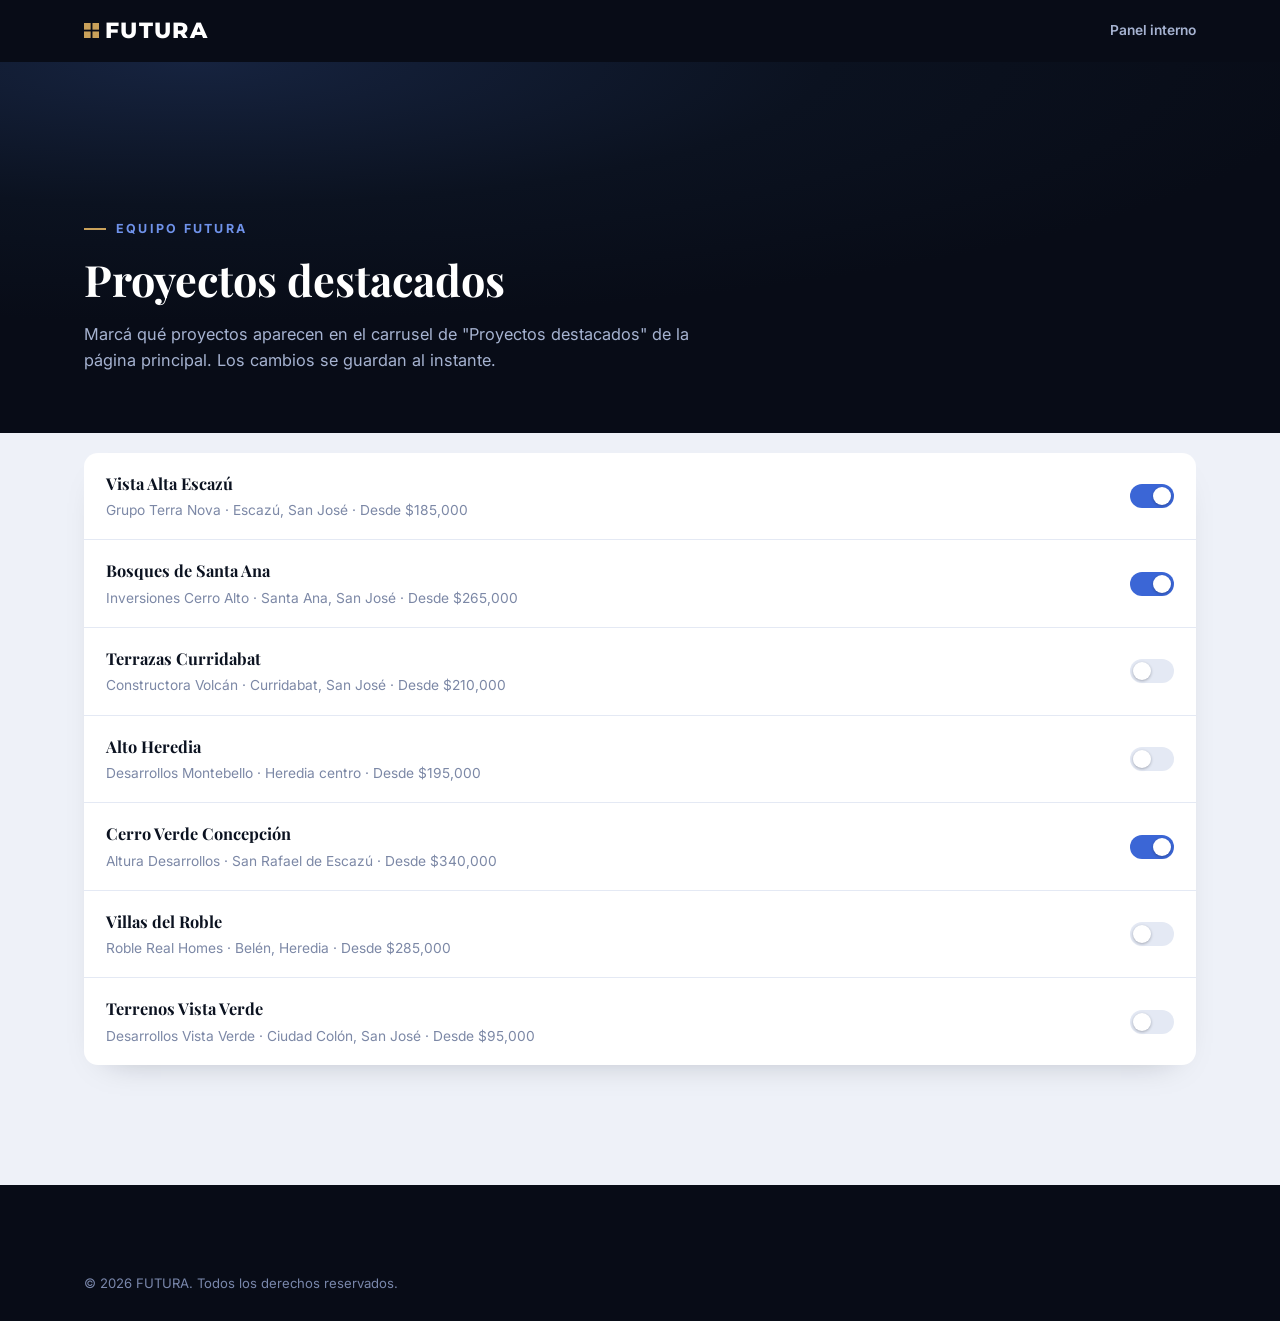
==== admin.html @ 7aca7967 "Add a featured-projects carousel to the homepage and an admin toggle page Mirrors echeverriabatalla/" ====
<!doctype html>
<html lang="es">
<head>
  <meta charset="UTF-8" />
  <meta name="viewport" content="width=device-width, initial-scale=1.0" />
  <meta name="robots" content="noindex, nofollow" />
  <title>Panel interno — Destacados — FUTURA</title>
  <meta name="description" content="Página interna del equipo FUTURA para marcar qué proyectos aparecen en el carrusel de destacados." />

  <link rel="icon" type="image/svg+xml" href="data:image/svg+xml,%3Csvg xmlns='http://www.w3.org/2000/svg' viewBox='0 0 120 120'%3E%3Crect width='120' height='120' rx='24' fill='%230b1220'/%3E%3Cpolyline points='18,92 60,28 102,92' fill='none' stroke='%23ffffff' stroke-width='14' stroke-linecap='round' stroke-linejoin='round'/%3E%3Crect x='51' y='58' width='8' height='8' fill='%23c9a15a'/%3E%3Crect x='61' y='58' width='8' height='8' fill='%23c9a15a'/%3E%3Crect x='51' y='68' width='8' height='8' fill='%23c9a15a'/%3E%3Crect x='61' y='68' width='8' height='8' fill='%23c9a15a'/%3E%3C/svg%3E" />

  <link rel="preconnect" href="https://fonts.googleapis.com" />
  <link rel="preconnect" href="https://fonts.gstatic.com" crossorigin />
  <link href="https://fonts.googleapis.com/css2?family=Inter:wght@400;500;600;700&family=Montserrat:wght@700;800&family=Playfair+Display:ital,wght@0,600;0,700;1,600&display=swap" rel="stylesheet" />

  <link rel="stylesheet" href="css/styles.css" />
</head>
<body>

  <header class="dev-header" id="admin-header">
    <div class="wrap dev-header-inner">
      <a href="index.html#inicio" class="logo logo--nav logo--onDark" aria-label="FUTURA — inicio">
        <svg class="logo-mark" viewBox="0 0 100 100" aria-hidden="true">
          <rect x="0" y="0" width="44" height="44" fill="currentColor" />
          <rect x="56" y="0" width="44" height="44" fill="currentColor" />
          <rect x="0" y="56" width="44" height="44" fill="currentColor" />
          <rect x="56" y="56" width="44" height="44" fill="currentColor" />
        </svg>
        FUTURA
      </a>
      <div class="dev-header-actions">
        <span class="account-link">Panel interno</span>
      </div>
    </div>
  </header>

  <main>
    <section class="results-hero">
      <div class="wrap">
        <span class="eyebrow">Equipo FUTURA</span>
        <h1>Proyectos destacados</h1>
        <p class="results-hero-lead">
          Marcá qué proyectos aparecen en el carrusel de "Proyectos destacados" de la página principal. Los cambios
          se guardan al instante.
        </p>
      </div>
    </section>

    <section class="results-list-section">
      <div class="wrap">
        <div class="admin-list" id="admin-list"></div>
      </div>
    </section>
  </main>

  <footer class="site-footer" id="contacto">
    <div class="wrap">
      <div class="footer-bottom">
        <span>© 2026 FUTURA. Todos los derechos reservados.</span>
      </div>
    </div>
  </footer>

  <script src="js/projects-data.js"></script>
  <script src="js/featured-mock.js"></script>
  <script src="js/admin.js"></script>
</body>
</html>
---- css/styles.css ----
/* ==========================================================================
   FUTURA — Landing Page
   Paleta extraída del pitch deck: azul marino, azul eléctrico, dorado.
   ========================================================================== */

:root {
  --navy-950: #080c17;
  --navy-900: #0b1220;
  --navy-800: #121b30;
  --navy-700: #16233f;
  --navy-600: #1f3358;

  --blue-600: #3b66d6;
  --blue-500: #4c74e0;
  --blue-400: #6f92ea;

  --gold-500: #c9a15a;
  --gold-400: #d8b878;

  --bg-light: #eef1f8;
  --bg-light-alt: #e4e9f4;
  --white: #ffffff;

  --text-dark: #0b1220;
  --text-muted-onlight: #5b6b8c;
  --text-onLight-soft: #7c88a6;
  --text-muted-ondark: #a6b3d1;
  --text-faint-ondark: #7987ab;

  --font-serif: "Playfair Display", Georgia, serif;
  --font-sans: "Inter", -apple-system, BlinkMacSystemFont, "Segoe UI", sans-serif;
  --font-wordmark: "Montserrat", var(--font-sans);

  --container: 1160px;
  --radius: 14px;
}

* {
  margin: 0;
  padding: 0;
  box-sizing: border-box;
}

html {
  scroll-behavior: smooth;
}

body {
  font-family: var(--font-sans);
  background: var(--bg-light);
  color: var(--text-dark);
  line-height: 1.55;
  -webkit-font-smoothing: antialiased;
}

img, svg {
  display: block;
  max-width: 100%;
}

a {
  color: inherit;
  text-decoration: none;
}

.wrap {
  width: 100%;
  max-width: var(--container);
  margin: 0 auto;
  padding: 0 24px;
}

.eyebrow {
  display: inline-flex;
  align-items: center;
  gap: 10px;
  font-size: 0.78rem;
  font-weight: 700;
  letter-spacing: 0.18em;
  text-transform: uppercase;
  color: var(--blue-400);
}

.eyebrow::before {
  content: "";
  width: 22px;
  height: 2px;
  background: var(--gold-500);
  display: inline-block;
}

/* ---------- Logo ---------- */

.logo {
  display: inline-flex;
  align-items: center;
  gap: 0.28em;
  font-family: var(--font-wordmark);
  font-weight: 800;
  letter-spacing: 0.06em;
  line-height: 1;
  text-transform: uppercase;
  white-space: nowrap;
  color: var(--navy-900);
}

.logo-mark {
  flex-shrink: 0;
  width: 0.7em;
  height: 0.7em;
  color: var(--gold-500);
}

.logo--onDark {
  color: var(--white);
}

.logo--nav {
  font-size: 1.35rem;
}

.logo--hero {
  font-size: clamp(2.6rem, 8vw, 4.6rem);
}

.logo--footer {
  font-size: 1.5rem;
}

/* ---------- Header / Nav ---------- */

.site-header {
  position: fixed;
  top: 0;
  left: 0;
  right: 0;
  z-index: 100;
  padding: 20px 0;
  transition: background 0.35s ease, padding 0.35s ease, box-shadow 0.35s ease;
}

.site-header .wrap {
  display: flex;
  align-items: center;
  justify-content: space-between;
}

.site-header.is-scrolled {
  background: rgba(8, 12, 23, 0.85);
  backdrop-filter: blur(10px);
  -webkit-backdrop-filter: blur(10px);
  padding: 12px 0;
  box-shadow: 0 8px 30px rgba(4, 8, 20, 0.35);
}

.nav-links {
  display: flex;
  align-items: center;
  gap: 36px;
}

.nav-links a {
  font-size: 0.94rem;
  font-weight: 600;
  color: var(--text-muted-ondark);
  transition: color 0.2s ease;
}

.nav-links a:hover {
  color: var(--white);
}

.nav-cta {
  display: inline-flex;
  align-items: center;
  gap: 8px;
}

.btn {
  display: inline-flex;
  align-items: center;
  justify-content: center;
  gap: 8px;
  padding: 13px 26px;
  border-radius: 999px;
  font-weight: 700;
  font-size: 0.94rem;
  border: 1px solid transparent;
  cursor: pointer;
  transition: transform 0.2s ease, box-shadow 0.2s ease, background 0.2s ease, border-color 0.2s ease, color 0.2s ease;
  white-space: nowrap;
}

.btn-primary {
  background: linear-gradient(135deg, var(--blue-500), var(--blue-600));
  color: var(--white);
  box-shadow: 0 10px 30px -8px rgba(59, 102, 214, 0.65);
}

.btn-primary:hover {
  transform: translateY(-2px);
  box-shadow: 0 14px 34px -8px rgba(59, 102, 214, 0.8);
}

.btn-ghost {
  background: transparent;
  border-color: rgba(255, 255, 255, 0.25);
  color: var(--white);
  padding: 12px 24px;
}

.btn-ghost:hover {
  border-color: var(--gold-500);
  color: var(--gold-400);
}

.btn-sm {
  padding: 10px 20px;
  font-size: 0.86rem;
}

.menu-toggle {
  display: none;
  flex-direction: column;
  gap: 5px;
  background: none;
  border: none;
  cursor: pointer;
  padding: 6px;
}

.menu-toggle span {
  width: 24px;
  height: 2px;
  background: var(--white);
  border-radius: 2px;
}

/* ---------- Hero ---------- */

.hero {
  position: relative;
  min-height: 100vh;
  display: flex;
  align-items: center;
  background: radial-gradient(ellipse 90% 70% at 15% 0%, var(--navy-700) 0%, var(--navy-900) 55%, var(--navy-950) 100%);
  overflow: hidden;
  padding: 160px 0 100px;
}

.hero::before,
.hero::after {
  content: "";
  position: absolute;
  border-radius: 50%;
  filter: blur(90px);
  opacity: 0.35;
  pointer-events: none;
}

.hero::before {
  width: 520px;
  height: 520px;
  background: var(--blue-500);
  top: -160px;
  right: -120px;
}

.hero::after {
  width: 380px;
  height: 380px;
  background: var(--gold-500);
  bottom: -140px;
  left: 8%;
  opacity: 0.16;
}

.hero-inner {
  position: relative;
  z-index: 2;
  display: flex;
  flex-direction: column;
  align-items: flex-start;
  gap: 28px;
  max-width: 760px;
}

.hero-dots {
  display: flex;
  gap: 8px;
}

.hero-dots span {
  width: 9px;
  height: 9px;
  border-radius: 50%;
}

.hero-dots span:nth-child(1) { background: var(--blue-500); }
.hero-dots span:nth-child(2) { background: var(--gold-500); }
.hero-dots span:nth-child(3) { background: var(--navy-600); border: 1px solid rgba(255,255,255,0.25); }

.hero h1 {
  font-family: var(--font-serif);
  font-weight: 700;
  font-size: clamp(1.7rem, 3.8vw, 2.7rem);
  line-height: 1.2;
  color: var(--white);
}

.hero h1 em {
  font-style: italic;
  color: var(--gold-400);
}

.hero p.lead {
  font-size: clamp(1.05rem, 2vw, 1.2rem);
  color: var(--text-muted-ondark);
  max-width: 580px;
}

.hero-actions {
  display: flex;
  align-items: center;
  gap: 16px;
  flex-wrap: wrap;
  margin-top: 6px;
}

.scroll-cue {
  position: absolute;
  bottom: 36px;
  left: 24px;
  display: flex;
  align-items: center;
  gap: 10px;
  color: var(--text-faint-ondark);
  font-size: 0.78rem;
  letter-spacing: 0.1em;
  text-transform: uppercase;
  z-index: 2;
}

.scroll-cue .line {
  width: 1px;
  height: 34px;
  background: linear-gradient(var(--gold-500), transparent);
  animation: pulse-line 2.2s ease-in-out infinite;
}

@keyframes pulse-line {
  0%, 100% { opacity: 0.3; }
  50% { opacity: 1; }
}

/* ---------- Section shared ---------- */

section {
  position: relative;
}

.section-head {
  max-width: 640px;
  margin-bottom: 56px;
}

.section-head h2 {
  font-family: var(--font-serif);
  font-weight: 700;
  font-size: clamp(1.8rem, 4vw, 2.6rem);
  margin-top: 14px;
  line-height: 1.2;
}

.section-head p {
  margin-top: 16px;
  font-size: 1.05rem;
  color: var(--text-muted-onlight);
}

.section-head.onDark h2 {
  color: var(--white);
}

.section-head.onDark p {
  color: var(--text-muted-ondark);
}

/* ---------- Proyectos destacados ---------- */

.featured {
  background: var(--white);
  padding: 70px 0 90px;
}

.featured-head {
  max-width: none;
  display: flex;
  align-items: flex-end;
  justify-content: space-between;
  gap: 20px;
  margin-bottom: 30px;
}

.featured-head h2 {
  margin-bottom: 0;
}

.featured-arrows {
  display: flex;
  gap: 10px;
  flex-shrink: 0;
}

.featured-arrow {
  width: 42px;
  height: 42px;
  border-radius: 50%;
  border: 1.5px solid var(--bg-light-alt);
  background: var(--white);
  color: var(--navy-900);
  font-size: 1.1rem;
  cursor: pointer;
  transition: border-color 0.2s ease, color 0.2s ease, transform 0.2s ease;
}

.featured-arrow:hover {
  border-color: var(--blue-500);
  color: var(--blue-600);
  transform: translateY(-1px);
}

.featured-track {
  display: flex;
  gap: 20px;
  overflow-x: auto;
  scroll-snap-type: x proximity;
  padding-bottom: 10px;
  scrollbar-width: thin;
}

.featured-track:focus-visible {
  outline: 2px solid var(--blue-500);
  outline-offset: 4px;
}

.featured-card {
  scroll-snap-align: start;
  flex: 0 0 280px;
  display: block;
  text-decoration: none;
  color: inherit;
  background: var(--white);
  border-radius: var(--radius);
  overflow: hidden;
  box-shadow: 0 14px 34px -24px rgba(11, 18, 32, 0.35);
  transition: transform 0.2s ease, box-shadow 0.2s ease;
}

.featured-card:hover {
  transform: translateY(-4px);
  box-shadow: 0 20px 40px -20px rgba(11, 18, 32, 0.4);
}

.featured-card-visual {
  position: relative;
  height: 160px;
}

.featured-card-visual--0 { background: linear-gradient(135deg, var(--navy-900), var(--blue-600)); }
.featured-card-visual--1 { background: linear-gradient(135deg, var(--navy-700), var(--gold-500)); }
.featured-card-visual--2 { background: linear-gradient(135deg, var(--navy-900), #2fa88f); }
.featured-card-visual--3 { background: linear-gradient(135deg, var(--navy-900), #8f3bd6); }

.featured-card-skyline {
  width: 100%;
  height: 100%;
}

.featured-card-skyline rect {
  fill: rgba(255, 255, 255, 0.16);
}

.featured-card-window {
  fill: var(--gold-500) !important;
}

.featured-card-badge {
  position: absolute;
  top: 12px;
  left: 12px;
  padding: 5px 10px;
  border-radius: 999px;
  background: rgba(11, 18, 32, 0.55);
  color: var(--white);
  font-size: 0.72rem;
  font-weight: 700;
  text-transform: uppercase;
  letter-spacing: 0.04em;
}

.featured-card-body {
  padding: 16px 18px 20px;
}

.featured-card-body h3 {
  font-family: var(--font-serif);
  font-size: 1.05rem;
  margin: 0 0 4px;
  color: var(--text-dark);
}

.featured-card-developer {
  font-size: 0.82rem;
  color: var(--text-onLight-soft);
  margin: 0 0 8px;
}

.featured-card-price {
  font-weight: 700;
  color: var(--blue-600);
  margin: 0;
}

@media (max-width: 640px) {
  .featured-head {
    flex-direction: column;
    align-items: flex-start;
  }
}

/* ---------- Switch (toggle) ---------- */

.switch {
  position: relative;
  display: inline-flex;
  align-items: center;
  flex-shrink: 0;
  cursor: pointer;
}

.switch input {
  position: absolute;
  inset: 0;
  opacity: 0;
  margin: 0;
  cursor: pointer;
}

.switch-track {
  width: 44px;
  height: 24px;
  border-radius: 999px;
  background: var(--bg-light-alt);
  display: inline-flex;
  align-items: center;
  padding: 3px;
  transition: background 0.2s ease;
}

.switch-thumb {
  width: 18px;
  height: 18px;
  border-radius: 50%;
  background: var(--white);
  box-shadow: 0 1px 3px rgba(11, 18, 32, 0.3);
  transition: transform 0.2s ease;
}

.switch input:checked + .switch-track {
  background: var(--blue-600);
}

.switch input:checked + .switch-track .switch-thumb {
  transform: translateX(20px);
}

.switch input:focus-visible + .switch-track {
  outline: 2px solid var(--blue-500);
  outline-offset: 2px;
}

/* ---------- Admin: destacados ---------- */

.admin-list {
  display: flex;
  flex-direction: column;
  background: var(--white);
  border-radius: var(--radius);
  box-shadow: 0 14px 34px -24px rgba(11, 18, 32, 0.35);
  overflow: hidden;
}

.admin-row {
  display: flex;
  align-items: center;
  justify-content: space-between;
  gap: 20px;
  padding: 18px 22px;
  border-bottom: 1px solid var(--bg-light-alt);
}

.admin-row:last-child {
  border-bottom: none;
}

.admin-row-info h3 {
  font-family: var(--font-serif);
  font-size: 1.02rem;
  margin: 0 0 4px;
  color: var(--text-dark);
}

.admin-row-info p {
  font-size: 0.86rem;
  color: var(--text-onLight-soft);
  margin: 0;
}

/* ---------- Viaje del usuario ---------- */

.journey {
  background: var(--bg-light);
  padding: 120px 0;
}

.journey-steps {
  display: grid;
  grid-template-columns: repeat(5, 1fr);
  gap: 20px;
  counter-reset: step;
}

.step-card {
  position: relative;
  background: var(--navy-900);
  border-radius: var(--radius);
  padding: 30px 22px 26px;
  min-height: 250px;
  display: flex;
  flex-direction: column;
  gap: 14px;
  transition: opacity 0.6s ease, transform 0.6s ease, box-shadow 0.3s ease;
  box-shadow: 0 18px 40px -22px rgba(11, 18, 32, 0.5);
}

/* Cards are visible by default; JS opts into the reveal animation so
   content still shows if JS fails to run. */
.js-reveal .step-card {
  opacity: 0;
  transform: translateY(24px);
}

.js-reveal .step-card.is-visible {
  opacity: 1;
  transform: translateY(0);
}

.step-card:hover {
  box-shadow: 0 24px 50px -18px rgba(59, 102, 214, 0.45);
}

.step-connector {
  display: flex;
  align-items: center;
  margin-bottom: 22px;
  gap: 8px;
}

.step-num {
  width: 46px;
  height: 46px;
  min-width: 46px;
  border-radius: 50%;
  background: linear-gradient(135deg, var(--blue-500), var(--blue-600));
  color: var(--white);
  display: flex;
  align-items: center;
  justify-content: center;
  font-family: var(--font-serif);
  font-weight: 700;
  font-size: 1.15rem;
  box-shadow: 0 8px 20px -6px rgba(59, 102, 214, 0.7);
}

.step-line {
  flex: 1;
  height: 2px;
  background: linear-gradient(90deg, var(--blue-500), rgba(59, 102, 214, 0.08));
}

.step-card h3 {
  font-size: 1.08rem;
  font-weight: 700;
  color: var(--white);
}

.step-card p {
  font-size: 0.92rem;
  color: var(--text-muted-ondark);
}

.step-tag {
  margin-top: auto;
  font-size: 0.72rem;
  letter-spacing: 0.08em;
  text-transform: uppercase;
  color: var(--gold-400);
  font-weight: 700;
}

/* ---------- Footer ---------- */

.site-footer {
  background: var(--navy-950);
  padding: 64px 0 28px;
  color: var(--text-muted-ondark);
}

.footer-top {
  display: flex;
  justify-content: space-between;
  align-items: flex-start;
  gap: 40px;
  flex-wrap: wrap;
  padding-bottom: 40px;
  border-bottom: 1px solid rgba(255, 255, 255, 0.08);
}

.footer-brand p {
  margin-top: 12px;
  max-width: 320px;
  font-size: 0.92rem;
  color: var(--text-faint-ondark);
}

.footer-links {
  display: flex;
  gap: 64px;
  flex-wrap: wrap;
}

.footer-col h4 {
  font-size: 0.78rem;
  letter-spacing: 0.1em;
  text-transform: uppercase;
  color: var(--gold-400);
  margin-bottom: 14px;
}

.footer-col a {
  display: block;
  font-size: 0.9rem;
  color: var(--text-muted-ondark);
  padding: 6px 0;
  transition: color 0.2s ease;
}

.footer-col a:hover {
  color: var(--white);
}

.footer-bottom {
  display: flex;
  justify-content: space-between;
  align-items: center;
  flex-wrap: wrap;
  gap: 12px;
  padding-top: 24px;
  font-size: 0.82rem;
  color: var(--text-faint-ondark);
}

/* ---------- Responsive ---------- */

@media (max-width: 980px) {
  .journey-steps {
    grid-template-columns: repeat(3, 1fr);
  }
  .step-card:nth-child(4),
  .step-card:nth-child(5) {
    grid-column: span 1;
  }
}

@media (max-width: 760px) {
  .nav-links {
    display: none;
  }

  .menu-toggle {
    display: flex;
  }

  .site-header.is-open .nav-links {
    display: flex;
    position: absolute;
    top: 100%;
    left: 0;
    right: 0;
    background: var(--navy-900);
    flex-direction: column;
    align-items: flex-start;
    padding: 24px;
    gap: 18px;
    box-shadow: 0 20px 30px -10px rgba(0,0,0,0.4);
  }

  .journey-steps {
    grid-template-columns: 1fr;
  }

  .step-connector {
    margin-bottom: 14px;
  }

  .journey {
    padding: 90px 0;
  }

  .hero {
    padding-top: 130px;
  }

  .scroll-cue {
    display: none;
  }
}

/* ---------- Agente FUTURA (popup) ---------- */

.agent-overlay {
  position: fixed;
  inset: 0;
  z-index: 1000;
  display: flex;
  align-items: center;
  justify-content: center;
  padding: 24px;
  background: rgba(8, 12, 23, 0.72);
  backdrop-filter: blur(6px);
  -webkit-backdrop-filter: blur(6px);
}

.agent-overlay[hidden] {
  display: none;
}

.agent-modal {
  width: 100%;
  max-width: 560px;
  max-height: min(720px, 90vh);
  display: flex;
  flex-direction: column;
  background: var(--white);
  border-radius: 20px;
  overflow: hidden;
  box-shadow: 0 40px 80px -20px rgba(4, 8, 20, 0.55);
  animation: agent-pop 0.28s ease;
}

@keyframes agent-pop {
  from { opacity: 0; transform: translateY(14px) scale(0.98); }
  to { opacity: 1; transform: translateY(0) scale(1); }
}

.agent-header {
  display: flex;
  align-items: center;
  justify-content: space-between;
  gap: 16px;
  padding: 20px 22px;
  background: var(--navy-900);
  color: var(--white);
}

.agent-header-id {
  display: flex;
  align-items: center;
  gap: 12px;
}

.agent-avatar {
  width: 40px;
  height: 40px;
  min-width: 40px;
  border-radius: 50%;
  display: flex;
  align-items: center;
  justify-content: center;
  font-family: var(--font-wordmark);
  font-weight: 800;
  background: linear-gradient(135deg, var(--gold-400), var(--gold-500));
  color: var(--navy-950);
}

.agent-title {
  font-weight: 700;
  font-size: 0.98rem;
}

.agent-subtitle {
  font-size: 0.78rem;
  color: var(--text-muted-ondark);
  margin-top: 2px;
}

.agent-close {
  background: none;
  border: none;
  color: var(--text-muted-ondark);
  font-size: 1.6rem;
  line-height: 1;
  cursor: pointer;
  padding: 4px 6px;
  border-radius: 8px;
  transition: color 0.2s ease, background 0.2s ease;
}

.agent-close:hover {
  color: var(--white);
  background: rgba(255, 255, 255, 0.08);
}

.agent-progress {
  height: 3px;
  background: var(--bg-light-alt);
}

.agent-progress-bar {
  height: 100%;
  width: 0%;
  background: linear-gradient(90deg, var(--blue-500), var(--gold-500));
  transition: width 0.35s ease;
}

.agent-chat {
  flex: 1;
  overflow-y: auto;
  padding: 22px;
  display: flex;
  flex-direction: column;
  gap: 14px;
  background: var(--bg-light);
}

.agent-bubble {
  max-width: 82%;
  padding: 12px 16px;
  border-radius: 16px;
  font-size: 0.94rem;
  line-height: 1.5;
  white-space: pre-line;
  animation: agent-bubble-in 0.25s ease;
}

@keyframes agent-bubble-in {
  from { opacity: 0; transform: translateY(6px); }
  to { opacity: 1; transform: translateY(0); }
}

.agent-key-gate {
  align-self: stretch;
  width: 100%;
  background: var(--navy-900);
  color: var(--white);
  border-radius: 16px;
  padding: 18px 20px;
  display: flex;
  flex-direction: column;
  gap: 10px;
  animation: agent-bubble-in 0.25s ease;
}

.agent-key-gate-title {
  font-weight: 700;
  font-size: 0.98rem;
  margin: 0;
}

.agent-key-gate-desc {
  font-size: 0.84rem;
  line-height: 1.5;
  color: rgba(255, 255, 255, 0.72);
  margin: 0;
}

.agent-key-gate-form {
  display: flex;
  gap: 8px;
}

.agent-key-gate-form input {
  flex: 1;
  min-width: 0;
  border: 1px solid rgba(255, 255, 255, 0.25);
  background: rgba(255, 255, 255, 0.08);
  border-radius: 10px;
  padding: 9px 12px;
  color: var(--white);
  font-family: var(--font-sans);
  font-size: 0.88rem;
}

.agent-key-gate-form input::placeholder {
  color: rgba(255, 255, 255, 0.45);
}

.agent-key-gate-form input:focus {
  outline: 2px solid var(--gold-500);
  outline-offset: 1px;
}

.agent-key-gate-warning {
  font-size: 0.76rem;
  color: var(--gold-500);
  margin: 0;
}

.agent-bubble.bot {
  align-self: flex-start;
  background: var(--white);
  color: var(--text-dark);
  border-bottom-left-radius: 4px;
  box-shadow: 0 6px 18px -10px rgba(11, 18, 32, 0.25);
}

.agent-bubble.bot.agent-note {
  background: var(--bg-light-alt);
  color: var(--text-muted-onlight);
  font-size: 0.86rem;
}

.agent-bubble.user {
  align-self: flex-end;
  background: linear-gradient(135deg, var(--blue-500), var(--blue-600));
  color: var(--white);
  border-bottom-right-radius: 4px;
}

.agent-typing {
  align-self: flex-start;
  display: flex;
  align-items: center;
  gap: 5px;
  padding: 14px 18px;
  background: var(--white);
  border-radius: 16px;
  border-bottom-left-radius: 4px;
  box-shadow: 0 6px 18px -10px rgba(11, 18, 32, 0.25);
}

.agent-typing span {
  width: 6px;
  height: 6px;
  border-radius: 50%;
  background: var(--text-onLight-soft);
  animation: agent-typing-bounce 1.1s ease-in-out infinite;
}

.agent-typing span:nth-child(2) { animation-delay: 0.15s; }
.agent-typing span:nth-child(3) { animation-delay: 0.3s; }

@keyframes agent-typing-bounce {
  0%, 60%, 100% { transform: translateY(0); opacity: 0.5; }
  30% { transform: translateY(-4px); opacity: 1; }
}

.agent-composer {
  border-top: 1px solid var(--bg-light-alt);
  padding: 16px 18px;
  background: var(--white);
}

.agent-input-area {
  display: flex;
  align-items: flex-end;
  gap: 10px;
}

.agent-input-area input[type="text"],
.agent-input-area textarea {
  flex: 1;
  border: 1px solid var(--bg-light-alt);
  background: var(--bg-light);
  border-radius: 14px;
  padding: 12px 16px;
  font-family: var(--font-sans);
  font-size: 0.94rem;
  color: var(--text-dark);
  resize: none;
}

.agent-input-area input[type="text"]:focus,
.agent-input-area textarea:focus {
  outline: 2px solid var(--blue-500);
  outline-offset: 1px;
}

.agent-input-area textarea {
  min-height: 64px;
  max-height: 140px;
}

.agent-send {
  width: 44px;
  height: 44px;
  min-width: 44px;
  border-radius: 50%;
  border: none;
  background: linear-gradient(135deg, var(--blue-500), var(--blue-600));
  color: var(--white);
  font-size: 1.1rem;
  cursor: pointer;
  display: flex;
  align-items: center;
  justify-content: center;
  transition: transform 0.2s ease;
}

.agent-send:hover {
  transform: translateY(-1px);
}

.agent-send:disabled {
  opacity: 0.45;
  cursor: not-allowed;
  transform: none;
}

.agent-cta {
  display: flex;
  align-items: center;
  justify-content: space-between;
  gap: 14px;
  padding: 12px 18px;
  border-top: 1px solid var(--bg-light-alt);
  background: var(--bg-light);
}

.agent-cta[hidden] {
  display: none;
}

.agent-cta p {
  font-size: 0.86rem;
  color: var(--text-muted-onlight);
  margin: 0;
}

@media (max-width: 560px) {
  .agent-overlay {
    padding: 0;
  }

  .agent-modal {
    max-width: none;
    max-height: 100vh;
    height: 100vh;
    border-radius: 0;
  }
}

/* ---------- Página de resultados ---------- */

.results-hero {
  background: radial-gradient(ellipse 90% 70% at 15% 0%, var(--navy-700) 0%, var(--navy-900) 55%, var(--navy-950) 100%);
  padding: 150px 0 60px;
}

/* Cuando el hero sigue a un header estático (no fijo) como .dev-header,
   no necesita el padding-top pensado para compensar un header flotante. */
.dev-header + .results-hero {
  padding-top: 60px;
}

.results-hero h1 {
  font-family: var(--font-serif);
  font-weight: 700;
  font-size: clamp(1.8rem, 4vw, 2.7rem);
  color: var(--white);
  margin-top: 14px;
  max-width: 720px;
  line-height: 1.25;
}

.results-hero-lead {
  margin-top: 16px;
  max-width: 620px;
  color: var(--text-muted-ondark);
  font-size: 1.02rem;
}

.profile-summary {
  display: flex;
  flex-wrap: wrap;
  gap: 10px;
  margin-top: 28px;
}

.summary-chip {
  padding: 9px 16px;
  border-radius: 999px;
  background: rgba(255, 255, 255, 0.06);
  border: 1px solid rgba(255, 255, 255, 0.14);
  color: var(--text-muted-ondark);
  font-size: 0.84rem;
  font-weight: 600;
}

.results-empty {
  padding: 100px 0;
  text-align: center;
}

.results-empty .wrap {
  display: flex;
  flex-direction: column;
  align-items: center;
  gap: 22px;
}

.results-empty p {
  font-size: 1.1rem;
  color: var(--text-muted-onlight);
}

.results-map-section {
  background: var(--bg-light);
  padding: 56px 0 20px;
}

.map-frame {
  position: relative;
  border-radius: var(--radius);
  overflow: hidden;
  box-shadow: 0 24px 50px -24px rgba(11, 18, 32, 0.35);
}

.results-map {
  width: 100%;
  height: 560px;
  background: var(--bg-light-alt);
}

.map-loading {
  position: absolute;
  inset: 0;
  display: flex;
  align-items: center;
  justify-content: center;
  gap: 6px;
  background: var(--bg-light-alt);
}

.map-loading span {
  width: 8px;
  height: 8px;
  border-radius: 50%;
  background: var(--blue-500);
  animation: agent-typing-bounce 1.1s ease-in-out infinite;
}

.map-loading span:nth-child(2) { animation-delay: 0.15s; }
.map-loading span:nth-child(3) { animation-delay: 0.3s; }

.map-type-toggle {
  margin: 10px;
  padding: 9px 16px;
  border: none;
  border-radius: 8px;
  background: var(--white);
  color: var(--text-dark);
  font-family: var(--font-sans);
  font-size: 0.82rem;
  font-weight: 700;
  cursor: pointer;
  box-shadow: 0 2px 6px rgba(11, 18, 32, 0.3);
  transition: background 0.2s ease;
}

.map-type-toggle:hover {
  background: var(--bg-light);
}

.map-legend {
  display: flex;
  flex-wrap: wrap;
  gap: 18px;
  margin-top: 20px;
  padding: 14px 0 34px;
}

.legend-item {
  display: inline-flex;
  align-items: center;
  gap: 8px;
  font-size: 0.82rem;
  color: var(--text-muted-onlight);
  font-weight: 600;
}

.legend-dot {
  width: 11px;
  height: 11px;
  border-radius: 50%;
  display: inline-block;
  border: 2px solid var(--white);
  box-shadow: 0 0 0 1px rgba(11, 18, 32, 0.15);
}

.dot-project { background: var(--navy-900); }
.dot-zone { background: var(--gold-500); }
.dot-work { background: var(--blue-500); }
.dot-school { background: #a24fd6; }
.dot-activity { background: #2fa88f; }

.legend-swatch {
  width: 18px;
  height: 11px;
  border-radius: 4px;
  display: inline-block;
  background: rgba(59, 102, 214, 0.18);
  border: 1.5px solid rgba(59, 102, 214, 0.6);
}

/* ---------- Panel de rutas (proyecto -> escuelas/trabajos guardados) ---------- */

.routes-panel {
  margin-top: 4px;
  padding: 18px 20px;
  background: var(--white);
  border-radius: var(--radius);
  box-shadow: 0 14px 34px -24px rgba(11, 18, 32, 0.35);
}

.routes-panel h3 {
  font-size: 0.94rem;
  font-weight: 700;
  color: var(--text-dark);
  margin: 0 0 12px;
}

.routes-list {
  display: flex;
  flex-direction: column;
  gap: 10px;
}

.route-item {
  display: flex;
  align-items: center;
  gap: 10px;
  font-size: 0.86rem;
}

.route-dot {
  flex-shrink: 0;
  width: 11px;
  height: 11px;
  border-radius: 50%;
  border: 2px solid var(--white);
  box-shadow: 0 0 0 1px rgba(11, 18, 32, 0.15);
}

.route-label {
  flex: 1;
  color: var(--text-dark);
  font-weight: 600;
  overflow: hidden;
  text-overflow: ellipsis;
  white-space: nowrap;
}

.route-duration {
  flex-shrink: 0;
  font-weight: 700;
  color: var(--blue-600);
  white-space: nowrap;
}

.results-list-section {
  background: var(--bg-light);
  padding: 20px 0 120px;
}

.project-list {
  display: grid;
  grid-template-columns: repeat(auto-fill, minmax(270px, 1fr));
  gap: 22px;
}

.project-card {
  background: var(--white);
  border-radius: var(--radius);
  padding: 24px;
  cursor: pointer;
  box-shadow: 0 14px 34px -22px rgba(11, 18, 32, 0.35);
  transition: transform 0.2s ease, box-shadow 0.2s ease;
  display: flex;
  flex-direction: column;
  gap: 10px;
}

.project-card:hover {
  transform: translateY(-3px);
  box-shadow: 0 22px 44px -20px rgba(11, 18, 32, 0.4);
}

.project-card-top {
  display: flex;
  align-items: center;
  justify-content: space-between;
  gap: 8px;
}

.project-badge {
  font-size: 0.7rem;
  font-weight: 700;
  letter-spacing: 0.06em;
  text-transform: uppercase;
  color: var(--white);
  background: linear-gradient(135deg, var(--gold-400), var(--gold-500));
  padding: 4px 10px;
  border-radius: 999px;
}

.project-match {
  margin-left: auto;
  font-weight: 700;
  font-size: 0.86rem;
  color: var(--blue-600);
}

.project-card h3 {
  font-family: var(--font-serif);
  font-size: 1.2rem;
  color: var(--text-dark);
}

.project-zone {
  font-size: 0.86rem;
  color: var(--text-muted-onlight);
}

.project-price {
  font-weight: 700;
  color: var(--navy-900);
  font-size: 1.05rem;
}

.project-meta {
  display: flex;
  gap: 14px;
  font-size: 0.82rem;
  color: var(--text-onLight-soft);
}

.project-amenities {
  display: flex;
  flex-wrap: wrap;
  gap: 6px;
  margin-top: 4px;
}

.project-amenity {
  font-size: 0.74rem;
  font-weight: 600;
  color: var(--text-muted-onlight);
  background: var(--bg-light-alt);
  padding: 5px 10px;
  border-radius: 999px;
}

.project-card-link {
  margin-top: 6px;
  font-size: 0.86rem;
  font-weight: 700;
  color: var(--blue-600);
}

.project-card-link:hover {
  text-decoration: underline;
}

/* ---------- Listado de desarrolladoras ---------- */

.developer-list {
  display: grid;
  grid-template-columns: repeat(auto-fill, minmax(280px, 1fr));
  gap: 22px;
}

.developer-card {
  background: var(--white);
  border-radius: var(--radius);
  padding: 24px;
  display: flex;
  align-items: center;
  justify-content: space-between;
  gap: 16px;
  box-shadow: 0 14px 34px -22px rgba(11, 18, 32, 0.35);
  transition: transform 0.2s ease, box-shadow 0.2s ease;
}

.developer-card:hover {
  transform: translateY(-3px);
  box-shadow: 0 22px 44px -20px rgba(11, 18, 32, 0.4);
}

.developer-card-name {
  font-family: var(--font-serif);
  font-size: 1.15rem;
  color: var(--text-dark);
}

.developer-card-count {
  margin-top: 4px;
  font-size: 0.86rem;
  color: var(--text-muted-onlight);
}

.developer-card-arrow {
  flex-shrink: 0;
  font-size: 1.3rem;
  color: var(--blue-600);
  transition: transform 0.2s ease;
}

.developer-card:hover .developer-card-arrow {
  transform: translateX(3px);
}

@media (max-width: 640px) {
  .results-map {
    height: 400px;
  }

  .results-hero {
    padding: 120px 0 50px;
  }
}

/* ---------- Página de proyecto individual ---------- */

.dev-header {
  background: var(--navy-950);
  padding: 20px 0;
}

.dev-header-inner {
  display: flex;
  align-items: center;
  justify-content: space-between;
}

.dev-logo {
  font-family: var(--font-wordmark);
  font-weight: 700;
  letter-spacing: 0.03em;
  font-size: 1.1rem;
  color: var(--white);
  text-transform: uppercase;
}

.dev-logo:hover {
  color: var(--gold-400);
}

.dev-header-actions {
  display: flex;
  align-items: center;
  gap: 22px;
}

.account-link {
  font-size: 0.86rem;
  font-weight: 600;
  color: var(--text-muted-ondark);
  transition: color 0.2s ease;
}

.account-link:hover {
  color: var(--white);
}

.futura-badge {
  opacity: 0.7;
  transition: opacity 0.2s ease;
}

.futura-badge:hover {
  opacity: 1;
}

.project-title-bar {
  background: var(--bg-light);
  padding: 34px 0;
  border-bottom: 1px solid var(--bg-light-alt);
}

.project-title-inner {
  display: flex;
  align-items: flex-end;
  justify-content: space-between;
  flex-wrap: wrap;
  gap: 16px;
}

.project-title-bar h1 {
  font-family: var(--font-serif);
  font-weight: 700;
  font-size: clamp(1.6rem, 3.5vw, 2.2rem);
  color: var(--text-dark);
}

.project-title-zone {
  margin-top: 6px;
  color: var(--text-muted-onlight);
  font-size: 0.98rem;
}

.project-title-price {
  display: flex;
  flex-direction: column;
  align-items: flex-end;
  gap: 4px;
}

.project-title-price > span:first-child {
  font-family: var(--font-serif);
  font-size: 1.4rem;
  font-weight: 700;
  color: var(--navy-900);
}

.project-title-delivery {
  font-size: 0.84rem;
  color: var(--text-onLight-soft);
}

.project-map-section {
  background: var(--bg-light);
  padding: 32px 0;
}

.poi-filters {
  display: flex;
  flex-wrap: wrap;
  gap: 10px;
  margin-bottom: 18px;
}

.poi-chip {
  display: inline-flex;
  align-items: center;
  gap: 8px;
  padding: 9px 16px;
  border-radius: 999px;
  border: 1.5px solid var(--bg-light-alt);
  background: var(--white);
  color: var(--text-onLight-soft);
  font-size: 0.84rem;
  font-weight: 600;
  cursor: pointer;
  transition: border-color 0.2s ease, color 0.2s ease, background 0.2s ease;
}

.poi-chip-dot {
  width: 9px;
  height: 9px;
  border-radius: 50%;
  display: inline-block;
}

.poi-chip.is-active {
  border-color: var(--navy-900);
  background: var(--navy-900);
  color: var(--white);
}

.typologies-section,
.amenities-section {
  background: var(--bg-light);
  padding: 60px 0;
}

.typologies-section {
  padding-top: 20px;
}

.typology-grid {
  display: grid;
  grid-template-columns: repeat(auto-fill, minmax(300px, 1fr));
  gap: 24px;
}

.typology-card {
  background: var(--white);
  border-radius: var(--radius);
  overflow: hidden;
  box-shadow: 0 14px 34px -22px rgba(11, 18, 32, 0.35);
}

.typology-view {
  position: relative;
  aspect-ratio: 320 / 210;
  background: var(--bg-light-alt);
}

.typology-image {
  position: absolute;
  inset: 0;
  opacity: 0;
  pointer-events: none;
  transition: opacity 0.25s ease;
}

.typology-image.is-active {
  opacity: 1;
  pointer-events: auto;
}

.typology-image svg {
  width: 100%;
  height: 100%;
}

.typology-toggle {
  display: flex;
  border-bottom: 1px solid var(--bg-light-alt);
}

.typology-toggle-btn {
  flex: 1;
  padding: 10px;
  border: none;
  background: var(--white);
  color: var(--text-onLight-soft);
  font-size: 0.82rem;
  font-weight: 700;
  cursor: pointer;
  transition: color 0.2s ease, background 0.2s ease;
}

.typology-toggle-btn.is-active {
  color: var(--blue-600);
  background: var(--bg-light);
}

.typology-info {
  padding: 18px 20px 22px;
}

.typology-info h3 {
  font-family: var(--font-serif);
  font-size: 1.1rem;
  color: var(--text-dark);
}

.typology-specs {
  display: flex;
  gap: 16px;
  margin-top: 10px;
  font-size: 0.86rem;
  color: var(--text-muted-onlight);
  font-weight: 600;
}

.amenities-grid {
  display: grid;
  grid-template-columns: repeat(auto-fill, minmax(220px, 1fr));
  gap: 14px;
}

.amenity-card {
  display: flex;
  align-items: center;
  gap: 12px;
  background: var(--white);
  border-radius: 12px;
  padding: 18px 20px;
  font-weight: 600;
  color: var(--text-dark);
  box-shadow: 0 10px 26px -20px rgba(11, 18, 32, 0.35);
}

.amenity-dot {
  width: 10px;
  height: 10px;
  border-radius: 50%;
  background: linear-gradient(135deg, var(--gold-400), var(--gold-500));
  flex-shrink: 0;
}

@media (max-width: 640px) {
  .project-title-inner {
    align-items: flex-start;
  }

  .project-title-price {
    align-items: flex-start;
  }
}

/* ---------- Comparar tipologías ---------- */

.compare-btn {
  margin-top: 14px;
  width: 100%;
  padding: 10px;
  border-radius: 10px;
  border: 1.5px solid var(--bg-light-alt);
  background: var(--bg-light);
  color: var(--navy-900);
  font-size: 0.84rem;
  font-weight: 700;
  cursor: pointer;
  transition: border-color 0.2s ease, background 0.2s ease, color 0.2s ease;
}

.compare-btn:hover {
  border-color: var(--blue-500);
  color: var(--blue-600);
}

.compare-btn.is-active {
  background: var(--navy-900);
  border-color: var(--navy-900);
  color: var(--white);
}

.compare-overlay {
  position: fixed;
  inset: 0;
  z-index: 1000;
  display: flex;
  align-items: center;
  justify-content: center;
  padding: 24px;
  background: rgba(8, 12, 23, 0.72);
  backdrop-filter: blur(6px);
  -webkit-backdrop-filter: blur(6px);
}

.compare-overlay[hidden] {
  display: none;
}

.compare-modal {
  width: 100%;
  max-width: 780px;
  max-height: min(640px, 90vh);
  display: flex;
  flex-direction: column;
  background: var(--white);
  border-radius: 20px;
  overflow: hidden;
  box-shadow: 0 40px 80px -20px rgba(4, 8, 20, 0.55);
  animation: agent-pop 0.28s ease;
}

.compare-modal-header {
  display: flex;
  align-items: center;
  justify-content: space-between;
  padding: 18px 22px;
  background: var(--navy-900);
  color: var(--white);
}

.compare-modal-header h3 {
  font-family: var(--font-serif);
  font-size: 1.15rem;
}

/* ---------- Modal de login / crear cuenta ---------- */

.auth-modal {
  max-width: 380px;
}

.auth-modal-body {
  padding: 24px 26px 28px;
}

.auth-modal-lead {
  font-size: 0.9rem;
  color: var(--text-muted-onlight);
  margin-bottom: 18px;
}

.auth-field {
  display: flex;
  flex-direction: column;
  gap: 6px;
  font-size: 0.82rem;
  font-weight: 600;
  color: var(--text-muted-onlight);
  margin-bottom: 14px;
}

.auth-field input {
  border: 1px solid var(--bg-light-alt);
  background: var(--bg-light);
  border-radius: 10px;
  padding: 11px 14px;
  font-family: var(--font-sans);
  font-size: 0.94rem;
  color: var(--text-dark);
  font-weight: 400;
}

.auth-field input:focus {
  outline: 2px solid var(--blue-500);
  outline-offset: 1px;
}

.auth-modal-body .btn {
  width: 100%;
  margin-top: 4px;
}

.auth-error {
  color: #c0392b;
  font-size: 0.84rem;
  font-weight: 600;
  margin-bottom: 12px;
}

.auth-info {
  color: #1f8a5f;
  font-size: 0.84rem;
  font-weight: 600;
  margin-bottom: 12px;
}

.auth-switch {
  margin-top: 18px;
  text-align: center;
  font-size: 0.84rem;
  color: var(--text-muted-onlight);
}

.auth-switch button {
  background: none;
  border: none;
  color: var(--blue-600);
  font-weight: 700;
  cursor: pointer;
  padding: 0;
}

.auth-switch button:hover {
  text-decoration: underline;
}

/* ---------- Área de usuario: tipologías guardadas ---------- */

.account-email {
  font-size: 0.84rem;
  color: var(--text-muted-ondark);
  font-weight: 600;
}

.saved-grid {
  display: grid;
  grid-template-columns: repeat(auto-fill, minmax(260px, 1fr));
  gap: 22px;
}

.saved-card {
  background: var(--white);
  border-radius: var(--radius);
  overflow: hidden;
  box-shadow: 0 14px 34px -22px rgba(11, 18, 32, 0.35);
}

.saved-card-image {
  aspect-ratio: 320 / 210;
  background: var(--bg-light-alt);
}

.saved-card-image svg {
  width: 100%;
  height: 100%;
}

.saved-card-body {
  padding: 18px 20px 20px;
  display: flex;
  flex-direction: column;
  gap: 6px;
}

.saved-card-project {
  font-size: 0.76rem;
  font-weight: 700;
  letter-spacing: 0.02em;
  color: var(--blue-600);
  text-transform: uppercase;
}

.saved-card-body h3 {
  font-family: var(--font-serif);
  font-size: 1.08rem;
  color: var(--text-dark);
}

.saved-card-price {
  font-weight: 700;
  color: var(--navy-900);
  font-size: 0.94rem;
  margin-top: 2px;
}

.saved-card-actions {
  display: flex;
  align-items: center;
  justify-content: space-between;
  margin-top: 12px;
  padding-top: 12px;
  border-top: 1px solid var(--bg-light-alt);
}

.saved-card-check {
  display: flex;
  align-items: center;
  gap: 8px;
  font-size: 0.86rem;
  font-weight: 600;
  color: var(--text-muted-onlight);
  cursor: pointer;
}

.saved-card-check input {
  width: 16px;
  height: 16px;
  accent-color: var(--blue-600);
}

.saved-card-remove {
  background: none;
  border: none;
  color: #c0392b;
  font-size: 0.82rem;
  font-weight: 600;
  cursor: pointer;
  padding: 4px;
}

.saved-card-remove:hover {
  text-decoration: underline;
}

/* ---------- Página de desarrolladora ---------- */

.dev-hero {
  background: radial-gradient(ellipse 90% 70% at 15% 0%, var(--navy-700) 0%, var(--navy-900) 55%, var(--navy-950) 100%);
  padding: 70px 0;
}

.dev-hero-inner {
  max-width: 760px;
}

.dev-hero h1 {
  font-family: var(--font-serif);
  font-weight: 700;
  font-size: clamp(2rem, 4.5vw, 3rem);
  color: var(--white);
  margin-top: 14px;
}

.dev-hero-desc {
  margin-top: 20px;
  font-size: 1.08rem;
  line-height: 1.65;
  color: var(--text-muted-ondark);
  max-width: 640px;
}

.dev-stats {
  display: flex;
  gap: 44px;
  flex-wrap: wrap;
  margin-top: 36px;
  padding-top: 28px;
  border-top: 1px solid rgba(255, 255, 255, 0.12);
}

.dev-stat {
  display: flex;
  flex-direction: column;
  gap: 4px;
}

.dev-stat strong {
  font-family: var(--font-serif);
  font-size: 2rem;
  font-weight: 700;
  color: var(--gold-400);
  line-height: 1;
}

.dev-stat span {
  font-size: 0.82rem;
  color: var(--text-faint-ondark);
  font-weight: 600;
}

@media (max-width: 640px) {
  .dev-hero {
    padding: 50px 0;
  }

  .dev-stats {
    gap: 30px;
  }
}

/* ---------- Breadcrumb / botón Volver ---------- */

.breadcrumb-bar {
  border-top: 1px solid rgba(255, 255, 255, 0.08);
}

.breadcrumb-nav {
  display: flex;
  align-items: center;
  gap: 18px;
  padding: 12px 0;
  flex-wrap: wrap;
}

.breadcrumb-back {
  background: none;
  border: none;
  color: var(--text-muted-ondark);
  font-size: 0.84rem;
  font-weight: 700;
  cursor: pointer;
  padding: 4px 0;
  white-space: nowrap;
  transition: color 0.2s ease;
}

.breadcrumb-back:hover {
  color: var(--white);
}

.breadcrumb-trail {
  font-size: 0.8rem;
  color: var(--text-faint-ondark);
  display: flex;
  align-items: center;
  gap: 8px;
  flex-wrap: wrap;
}

.breadcrumb-trail a {
  color: var(--text-faint-ondark);
  transition: color 0.2s ease;
}

.breadcrumb-trail a:hover {
  color: var(--white);
}

.breadcrumb-sep {
  color: rgba(255, 255, 255, 0.25);
}

.breadcrumb-current {
  color: var(--text-muted-ondark);
  font-weight: 600;
}

/* ---------- Filtros de resultados ---------- */

.filters-section {
  background: var(--bg-light);
  padding: 0 0 28px;
}

.filters-bar {
  display: flex;
  flex-direction: column;
  gap: 20px;
  background: var(--white);
  border-radius: var(--radius);
  padding: 20px 22px;
  box-shadow: 0 14px 34px -24px rgba(11, 18, 32, 0.35);
}

.filters-group {
  display: flex;
  flex-direction: column;
  gap: 12px;
}

.filters-group-title {
  font-size: 0.78rem;
  font-weight: 800;
  letter-spacing: 0.05em;
  text-transform: uppercase;
  color: var(--navy-900);
  margin: 0;
}

.filters-group-fields {
  display: flex;
  flex-wrap: wrap;
  align-items: flex-end;
  gap: 18px;
}

.filters-divider {
  height: 1px;
  background: var(--bg-light-alt);
}

.filters-actions {
  display: flex;
  justify-content: flex-end;
}

.filter-field {
  display: flex;
  flex-direction: column;
  gap: 6px;
  min-width: 190px;
  flex: 1;
}

.filter-field label {
  font-size: 0.76rem;
  font-weight: 700;
  letter-spacing: 0.03em;
  text-transform: uppercase;
  color: var(--text-onLight-soft);
}

.filter-field select {
  border: 1px solid var(--bg-light-alt);
  background: var(--bg-light);
  border-radius: 10px;
  padding: 11px 14px;
  font-family: var(--font-sans);
  font-size: 0.92rem;
  font-weight: 600;
  color: var(--text-dark);
  cursor: pointer;
}

.filter-field select:focus {
  outline: 2px solid var(--blue-500);
  outline-offset: 1px;
}

.filters-reset {
  background: none;
  border: 1.5px solid var(--bg-light-alt);
  border-radius: 10px;
  padding: 11px 18px;
  font-size: 0.86rem;
  font-weight: 700;
  color: var(--text-muted-onlight);
  cursor: pointer;
  transition: border-color 0.2s ease, color 0.2s ease;
  white-space: nowrap;
}

.filters-reset:hover {
  border-color: var(--blue-500);
  color: var(--blue-600);
}

.filters-note {
  margin-top: 12px;
  font-size: 0.82rem;
  color: var(--text-onLight-soft);
  font-style: italic;
}

/* ---------- Slider de rango de precio ---------- */

.filter-field--range {
  min-width: 240px;
}

.filter-field--range label {
  display: flex;
  align-items: baseline;
  justify-content: space-between;
  gap: 8px;
}

#price-range-display {
  font-size: 0.78rem;
  font-weight: 700;
  color: var(--blue-600);
  text-transform: none;
  letter-spacing: 0;
}

.price-range-slider {
  position: relative;
  height: 32px;
  display: flex;
  align-items: center;
}

.price-range-track,
.price-range-fill {
  position: absolute;
  left: 0;
  right: 0;
  height: 4px;
  border-radius: 999px;
}

.price-range-track {
  background: var(--bg-light-alt);
}

.price-range-fill {
  background: var(--blue-500);
}

.price-range-slider input[type="range"] {
  position: absolute;
  left: 0;
  right: 0;
  width: 100%;
  margin: 0;
  background: transparent;
  -webkit-appearance: none;
  appearance: none;
  pointer-events: none;
}

.price-range-slider input[type="range"]::-webkit-slider-runnable-track {
  -webkit-appearance: none;
  background: transparent;
  height: 4px;
}

.price-range-slider input[type="range"]::-moz-range-track {
  background: transparent;
  height: 4px;
}

.price-range-slider input[type="range"]::-webkit-slider-thumb {
  -webkit-appearance: none;
  pointer-events: auto;
  width: 18px;
  height: 18px;
  border-radius: 50%;
  background: var(--white);
  border: 3px solid var(--blue-600);
  cursor: pointer;
  margin-top: -7px;
  box-shadow: 0 2px 6px rgba(11, 18, 32, 0.25);
}

.price-range-slider input[type="range"]::-moz-range-thumb {
  pointer-events: auto;
  width: 18px;
  height: 18px;
  border-radius: 50%;
  background: var(--white);
  border: 3px solid var(--blue-600);
  cursor: pointer;
  box-shadow: 0 2px 6px rgba(11, 18, 32, 0.25);
}

/* ---------- Filtros de escuelas / trabajo (chips + Places Autocomplete) ---------- */

.filter-field--chips {
  min-width: 220px;
}

.chip-input {
  display: flex;
  flex-wrap: wrap;
  align-items: center;
  gap: 6px;
  border: 1px solid var(--bg-light-alt);
  background: var(--bg-light);
  border-radius: 10px;
  padding: 7px 10px;
  min-height: 44px;
}

.chip-input:focus-within {
  outline: 2px solid var(--blue-500);
  outline-offset: 1px;
}

.chip-input-tags {
  display: flex;
  flex-wrap: wrap;
  gap: 6px;
}

.chip-tag {
  display: inline-flex;
  align-items: center;
  gap: 6px;
  background: var(--white);
  border: 1px solid var(--bg-light-alt);
  border-radius: 999px;
  padding: 4px 6px 4px 12px;
  font-size: 0.82rem;
  font-weight: 600;
  color: var(--text-dark);
  max-width: 220px;
}

.chip-tag span {
  overflow: hidden;
  text-overflow: ellipsis;
  white-space: nowrap;
}

.chip-tag button {
  flex-shrink: 0;
  display: flex;
  align-items: center;
  justify-content: center;
  width: 18px;
  height: 18px;
  border: none;
  border-radius: 50%;
  background: var(--bg-light-alt);
  color: var(--text-onLight-soft);
  font-size: 0.85rem;
  line-height: 1;
  cursor: pointer;
  transition: background 0.2s ease, color 0.2s ease;
}

.chip-tag button:hover {
  background: var(--blue-500);
  color: var(--white);
}

.chip-input input[type="text"] {
  flex: 1;
  min-width: 90px;
  border: none;
  background: transparent;
  font-family: var(--font-sans);
  font-size: 0.88rem;
  color: var(--text-dark);
  outline: none;
}

.chip-input input[type="text"]:disabled {
  cursor: wait;
  opacity: 0.6;
}

#no-matches-state {
  padding: 60px 0;
}

#no-matches-state .btn {
  margin-top: 4px;
}

@media (max-width: 640px) {
  .filters-group-fields {
    flex-direction: column;
    align-items: stretch;
  }

  .filter-field {
    min-width: 0;
  }

  .filters-actions {
    justify-content: flex-start;
  }
}

/* ---------- Solicitar información (lead consolidado) ---------- */

.lead-request {
  margin-top: 30px;
  display: flex;
  align-items: center;
  justify-content: space-between;
  gap: 24px;
  flex-wrap: wrap;
  background: var(--navy-900);
  border-radius: var(--radius);
  padding: 28px 32px;
}

.lead-request-info h3 {
  font-family: var(--font-serif);
  color: var(--white);
  font-size: 1.2rem;
}

.lead-request-info p {
  margin-top: 6px;
  color: var(--text-muted-ondark);
  font-size: 0.92rem;
  max-width: 480px;
}

.lead-request .btn {
  white-space: nowrap;
}

.lead-request .btn:disabled {
  opacity: 0.75;
  cursor: default;
  transform: none;
}
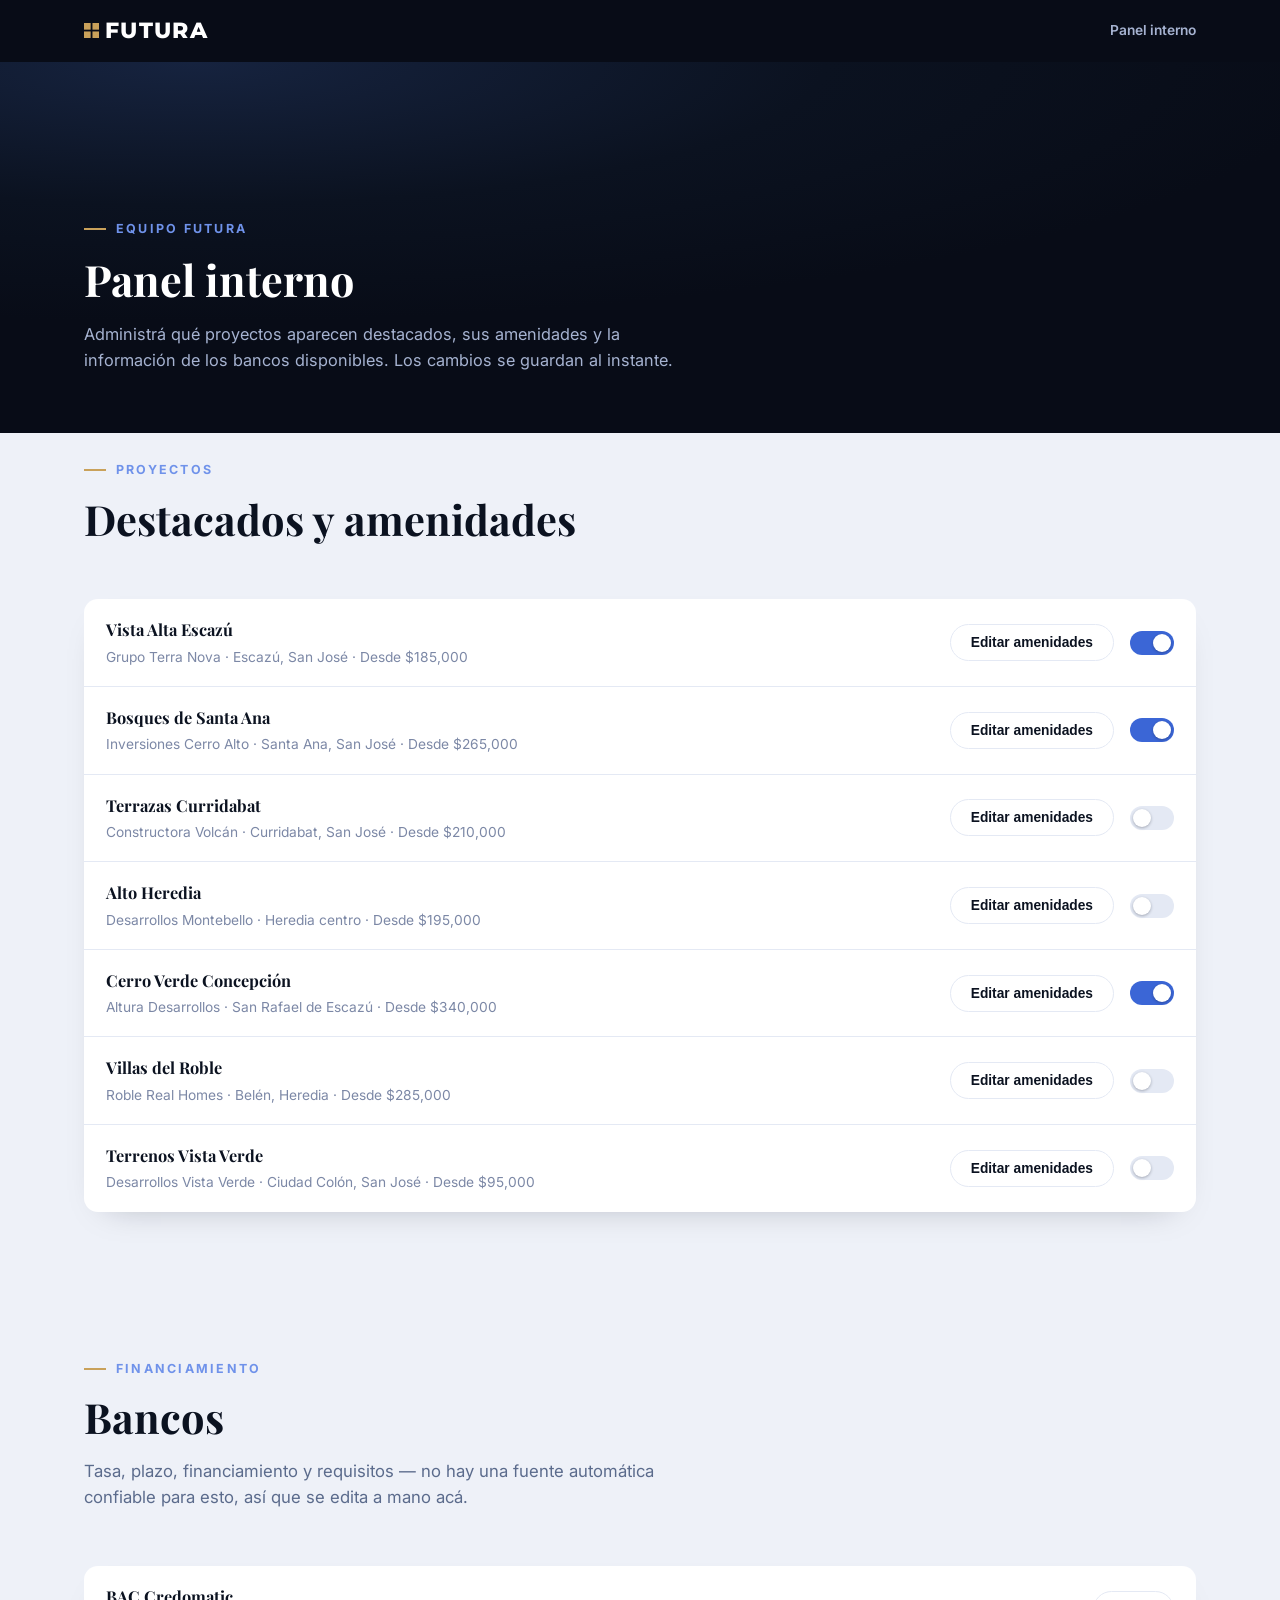
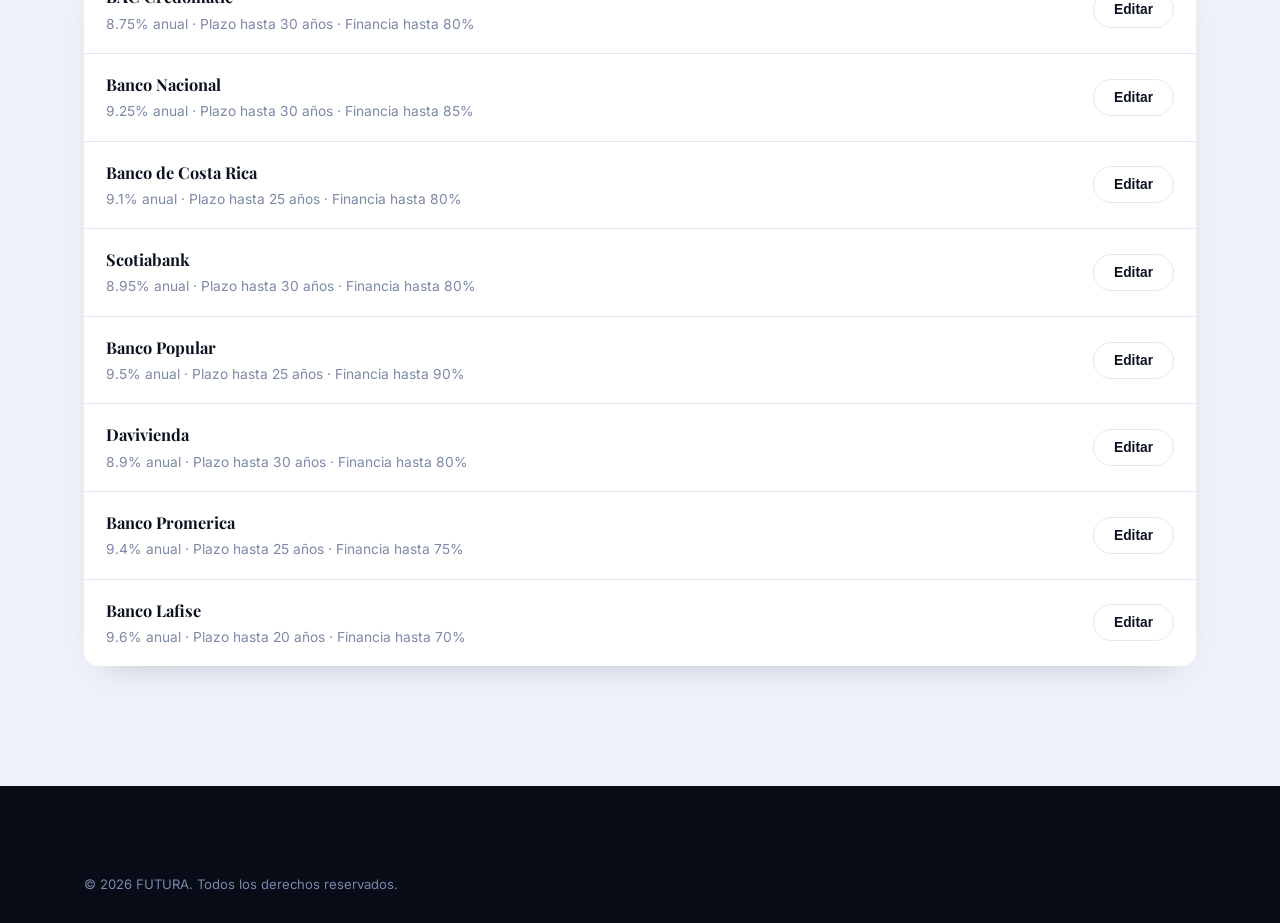
==== commit ec565bb4: "Bancos disponibles: tarjetas con tasa/plazo/financiamiento y calculadora Reemplaza los chips de sele" ====
--- a/admin.html
+++ b/admin.html
@@ -38,20 +38,71 @@
     <section class="results-hero">
       <div class="wrap">
         <span class="eyebrow">Equipo FUTURA</span>
-        <h1>Proyectos destacados</h1>
+        <h1>Panel interno</h1>
         <p class="results-hero-lead">
-          Marcá qué proyectos aparecen en el carrusel de "Proyectos destacados" de la página principal. Los cambios
-          se guardan al instante.
+          Administrá qué proyectos aparecen destacados, sus amenidades y la información de los bancos disponibles.
+          Los cambios se guardan al instante.
         </p>
       </div>
     </section>
 
     <section class="results-list-section">
       <div class="wrap">
+        <div class="section-head">
+          <span class="eyebrow">Proyectos</span>
+          <h2>Destacados y amenidades</h2>
+        </div>
         <div class="admin-list" id="admin-list"></div>
       </div>
     </section>
+
+    <section class="results-list-section">
+      <div class="wrap">
+        <div class="section-head">
+          <span class="eyebrow">Financiamiento</span>
+          <h2>Bancos</h2>
+          <p>Tasa, plazo, financiamiento y requisitos — no hay una fuente automática confiable para esto, así que se edita a mano acá.</p>
+        </div>
+        <div class="admin-list" id="admin-banks-list"></div>
+      </div>
+    </section>
   </main>
+
+  <!-- ===================== MODAL: EDITAR AMENIDADES ===================== -->
+  <div class="compare-overlay" id="amenities-modal-overlay" hidden>
+    <div class="compare-modal amenities-modal" role="dialog" aria-modal="true" aria-labelledby="amenities-modal-title">
+      <header class="compare-modal-header">
+        <h3 id="amenities-modal-title">Amenidades</h3>
+        <button type="button" class="agent-close" id="amenities-modal-close" aria-label="Cerrar">&times;</button>
+      </header>
+      <div class="amenities-modal-body" id="amenities-modal-body"></div>
+      <footer class="amenities-modal-footer">
+        <button type="button" class="amenities-add-btn" id="amenities-add-btn">+ Agregar amenidad</button>
+        <button type="button" class="btn btn-primary" id="amenities-save-btn">Guardar cambios</button>
+      </footer>
+    </div>
+  </div>
+
+  <!-- ===================== MODAL: EDITAR BANCO ===================== -->
+  <div class="compare-overlay" id="bank-modal-overlay" hidden>
+    <div class="compare-modal amenities-modal" role="dialog" aria-modal="true" aria-labelledby="bank-modal-title">
+      <header class="compare-modal-header">
+        <h3 id="bank-modal-title">Editar banco</h3>
+        <button type="button" class="agent-close" id="bank-modal-close" aria-label="Cerrar">&times;</button>
+      </header>
+      <div class="amenities-modal-body" id="bank-modal-body">
+        <div class="amenity-edit-row-fields">
+          <label class="amenity-edit-field">Tasa de interés anual (%)<input type="number" id="bank-edit-rate" min="0" max="100" step="0.05" /></label>
+          <label class="amenity-edit-field">Plazo máximo (años)<input type="number" id="bank-edit-term" min="1" max="40" step="1" /></label>
+        </div>
+        <label class="amenity-edit-field">Financiamiento disponible (%)<input type="number" id="bank-edit-financing" min="0" max="100" step="1" /></label>
+        <label class="amenity-edit-field">Requisitos básicos<textarea id="bank-edit-requirements" rows="3"></textarea></label>
+      </div>
+      <footer class="lead-modal-footer">
+        <button type="button" class="btn btn-primary" id="bank-save-btn">Guardar cambios</button>
+      </footer>
+    </div>
+  </div>
 
   <footer class="site-footer" id="contacto">
     <div class="wrap">
@@ -63,6 +114,10 @@
 
   <script src="js/projects-data.js"></script>
   <script src="js/featured-mock.js"></script>
+  <script src="js/amenity-icons.js"></script>
+  <script src="js/amenities-mock.js"></script>
+  <script src="js/banks-data.js"></script>
+  <script src="js/banks-mock.js"></script>
   <script src="js/admin.js"></script>
 </body>
 </html>
--- a/css/styles.css
+++ b/css/styles.css
@@ -615,6 +615,120 @@
   font-size: 0.86rem;
   color: var(--text-onLight-soft);
   margin: 0;
+}
+
+.admin-row-actions {
+  display: flex;
+  align-items: center;
+  gap: 16px;
+  flex-shrink: 0;
+}
+
+/* .btn-ghost está pensado para fondos oscuros (borde/texto blanco); acá el
+   fondo de la fila es blanco, así que se invierte a texto/borde oscuros. */
+.admin-row-actions .btn-ghost {
+  border-color: var(--bg-light-alt);
+  color: var(--navy-900);
+}
+
+.admin-row-actions .btn-ghost:hover {
+  border-color: var(--blue-500);
+  color: var(--blue-600);
+}
+
+/* ---------- Admin: editor de amenidades ---------- */
+
+.amenities-modal {
+  max-width: 620px;
+}
+
+.amenities-modal-body {
+  padding: 22px 26px 8px;
+  overflow-y: auto;
+  display: flex;
+  flex-direction: column;
+  gap: 18px;
+}
+
+.amenity-edit-row {
+  padding: 16px;
+  border: 1px solid var(--bg-light-alt);
+  border-radius: 12px;
+  display: flex;
+  flex-direction: column;
+  gap: 10px;
+}
+
+.amenity-edit-row-fields {
+  display: grid;
+  grid-template-columns: 1.4fr 1fr;
+  gap: 10px;
+}
+
+.amenity-edit-field {
+  display: flex;
+  flex-direction: column;
+  gap: 6px;
+  font-size: 0.78rem;
+  font-weight: 600;
+  color: var(--text-muted-onlight);
+}
+
+.amenity-edit-field input,
+.amenity-edit-field select,
+.amenity-edit-field textarea {
+  border: 1px solid var(--bg-light-alt);
+  background: var(--bg-light);
+  border-radius: 8px;
+  padding: 9px 11px;
+  font-family: var(--font-sans);
+  font-size: 0.88rem;
+  color: var(--text-dark);
+  font-weight: 400;
+  resize: vertical;
+}
+
+.amenity-edit-remove {
+  align-self: flex-start;
+  background: none;
+  border: none;
+  color: #c0392b;
+  font-size: 0.82rem;
+  font-weight: 600;
+  cursor: pointer;
+  padding: 0;
+}
+
+.amenity-edit-remove:hover {
+  text-decoration: underline;
+}
+
+.amenities-modal-footer {
+  padding: 16px 26px 22px;
+  display: flex;
+  align-items: center;
+  justify-content: space-between;
+  gap: 14px;
+}
+
+.amenities-add-btn {
+  background: none;
+  border: none;
+  color: var(--blue-600);
+  font-size: 0.86rem;
+  font-weight: 700;
+  cursor: pointer;
+  padding: 0;
+}
+
+.amenities-add-btn:hover {
+  text-decoration: underline;
+}
+
+@media (max-width: 560px) {
+  .amenity-edit-row-fields {
+    grid-template-columns: 1fr;
+  }
 }
 
 /* ---------- Viaje del usuario ---------- */
@@ -1531,6 +1645,51 @@
   transform: translateX(3px);
 }
 
+.developer-card-rating {
+  margin-top: 8px;
+  display: flex;
+  align-items: center;
+  gap: 8px;
+  font-size: 0.86rem;
+  color: var(--text-muted-onlight);
+}
+
+/* ---------- Estrellas de calificación ---------- */
+
+.star-rating {
+  position: relative;
+  display: inline-block;
+  font-size: 1rem;
+  line-height: 1;
+  white-space: nowrap;
+  letter-spacing: 2px;
+}
+
+.star-rating--sm {
+  font-size: 0.86rem;
+}
+
+.star-rating--lg {
+  font-size: 1.3rem;
+}
+
+.star-rating-track {
+  color: rgba(11, 18, 32, 0.16);
+}
+
+.star-rating-fill {
+  position: absolute;
+  top: 0;
+  left: 0;
+  overflow: hidden;
+  color: var(--gold-400);
+  white-space: nowrap;
+}
+
+.star-rating--onDark .star-rating-track {
+  color: rgba(255, 255, 255, 0.22);
+}
+
 @media (max-width: 640px) {
   .results-map {
     height: 400px;
@@ -1679,7 +1838,182 @@
   color: var(--white);
 }
 
+.banks-grid {
+  display: flex;
+  flex-wrap: wrap;
+  gap: 10px;
+}
+
+.bank-chip {
+  display: inline-flex;
+  align-items: center;
+  gap: 8px;
+  padding: 10px 18px;
+  border-radius: 999px;
+  border: 1.5px solid var(--bg-light-alt);
+  background: var(--white);
+  color: var(--text-onLight-soft);
+  font-size: 0.86rem;
+  font-weight: 600;
+  cursor: pointer;
+  transition: border-color 0.2s ease, color 0.2s ease, background 0.2s ease;
+}
+
+.bank-chip.is-active {
+  border-color: var(--navy-900);
+  background: var(--navy-900);
+  color: var(--white);
+}
+
+/* ---------- Tarjetas de banco (proyecto.html) ---------- */
+
+.bank-cards-grid {
+  display: grid;
+  grid-template-columns: repeat(auto-fill, minmax(320px, 1fr));
+  gap: 20px;
+}
+
+.bank-card {
+  background: var(--white);
+  border-radius: var(--radius);
+  padding: 20px 22px 22px;
+  box-shadow: 0 10px 26px -20px rgba(11, 18, 32, 0.35);
+}
+
+.bank-card-head {
+  display: flex;
+  align-items: center;
+  justify-content: space-between;
+  gap: 12px;
+}
+
+.bank-card-head h3 {
+  font-family: var(--font-serif);
+  font-size: 1.05rem;
+  color: var(--text-dark);
+}
+
+.bank-card-check {
+  display: flex;
+  align-items: center;
+  gap: 6px;
+  font-size: 0.82rem;
+  font-weight: 600;
+  color: var(--text-muted-onlight);
+  white-space: nowrap;
+  cursor: pointer;
+}
+
+.bank-card-stats {
+  display: flex;
+  gap: 20px;
+  margin-top: 16px;
+  padding-top: 14px;
+  border-top: 1px solid var(--bg-light-alt);
+}
+
+.bank-card-stats div {
+  display: flex;
+  flex-direction: column;
+  gap: 2px;
+}
+
+.bank-card-stats strong {
+  font-family: var(--font-serif);
+  font-size: 1.05rem;
+  color: var(--text-dark);
+}
+
+.bank-card-stats span {
+  font-size: 0.72rem;
+  font-weight: 600;
+  text-transform: uppercase;
+  letter-spacing: 0.03em;
+  color: var(--text-muted-onlight);
+}
+
+.bank-card-requirements {
+  margin-top: 14px;
+  font-size: 0.84rem;
+  line-height: 1.5;
+  color: var(--text-muted-onlight);
+}
+
+.bank-card-requirements strong {
+  color: var(--text-dark);
+}
+
+.bank-card-calculator {
+  margin-top: 18px;
+  padding-top: 16px;
+  border-top: 1px solid var(--bg-light-alt);
+}
+
+.bank-card-calculator h4 {
+  font-size: 0.86rem;
+  font-weight: 700;
+  color: var(--text-dark);
+}
+
+.bank-calc-fields {
+  display: grid;
+  grid-template-columns: repeat(3, 1fr);
+  gap: 10px;
+  margin-top: 12px;
+}
+
+.bank-calc-fields label {
+  display: flex;
+  flex-direction: column;
+  gap: 6px;
+  font-size: 0.72rem;
+  font-weight: 600;
+  color: var(--text-muted-onlight);
+}
+
+.bank-calc-fields input {
+  border: 1px solid var(--bg-light-alt);
+  background: var(--bg-light);
+  border-radius: 8px;
+  padding: 8px 9px;
+  font-family: var(--font-sans);
+  font-size: 0.86rem;
+  color: var(--text-dark);
+  font-weight: 400;
+  width: 100%;
+}
+
+.bank-calc-result {
+  margin-top: 14px;
+  display: flex;
+  align-items: baseline;
+  justify-content: space-between;
+  gap: 10px;
+  padding: 12px 14px;
+  background: var(--bg-light);
+  border-radius: 10px;
+}
+
+.bank-calc-result span {
+  font-size: 0.82rem;
+  font-weight: 600;
+  color: var(--text-muted-onlight);
+}
+
+.bank-calc-result strong {
+  font-family: var(--font-serif);
+  font-size: 1.2rem;
+  color: var(--navy-900);
+}
+
+@media (max-width: 560px) {
+  .bank-calc-fields {
+    grid-template-columns: 1fr;
+  }
+}
+
 .typologies-section,
+.banks-section,
 .amenities-section {
   background: var(--bg-light);
   padding: 60px 0;
@@ -1769,28 +2103,119 @@
 
 .amenities-grid {
   display: grid;
-  grid-template-columns: repeat(auto-fill, minmax(220px, 1fr));
-  gap: 14px;
+  grid-template-columns: repeat(auto-fill, minmax(260px, 1fr));
+  gap: 20px;
 }
 
 .amenity-card {
-  display: flex;
-  align-items: center;
-  gap: 12px;
   background: var(--white);
-  border-radius: 12px;
-  padding: 18px 20px;
-  font-weight: 600;
+  border-radius: var(--radius);
+  overflow: hidden;
+  box-shadow: 0 10px 26px -20px rgba(11, 18, 32, 0.35);
+}
+
+.amenity-card-visual {
+  aspect-ratio: 4 / 3;
+  background: var(--bg-light);
+}
+
+.amenity-card-icon {
+  width: 100%;
+  height: 100%;
+  display: flex;
+  align-items: center;
+  justify-content: center;
+  color: var(--blue-500);
+}
+
+.amenity-card-icon svg {
+  width: 42px;
+  height: 42px;
+}
+
+.amenity-card-body {
+  padding: 16px 18px 18px;
+}
+
+.amenity-card-body h3 {
+  font-family: var(--font-serif);
+  font-size: 1.02rem;
   color: var(--text-dark);
-  box-shadow: 0 10px 26px -20px rgba(11, 18, 32, 0.35);
-}
-
-.amenity-dot {
-  width: 10px;
-  height: 10px;
+}
+
+.amenity-card-body p {
+  margin-top: 6px;
+  font-size: 0.86rem;
+  line-height: 1.5;
+  color: var(--text-muted-onlight);
+}
+
+.amenity-gallery {
+  position: relative;
+  width: 100%;
+  height: 100%;
+  overflow: hidden;
+}
+
+.amenity-gallery-track {
+  display: flex;
+  width: 100%;
+  height: 100%;
+  transition: transform 0.3s ease;
+}
+
+.amenity-gallery-track img {
+  width: 100%;
+  height: 100%;
+  object-fit: cover;
+  flex-shrink: 0;
+}
+
+.amenity-gallery-arrow {
+  position: absolute;
+  top: 50%;
+  transform: translateY(-50%);
+  width: 30px;
+  height: 30px;
   border-radius: 50%;
-  background: linear-gradient(135deg, var(--gold-400), var(--gold-500));
-  flex-shrink: 0;
+  border: none;
+  background: rgba(11, 18, 32, 0.55);
+  color: var(--white);
+  font-size: 1.1rem;
+  line-height: 1;
+  cursor: pointer;
+  display: flex;
+  align-items: center;
+  justify-content: center;
+}
+
+.amenity-gallery-prev {
+  left: 8px;
+}
+
+.amenity-gallery-next {
+  right: 8px;
+}
+
+.amenity-gallery-dots {
+  position: absolute;
+  bottom: 8px;
+  left: 0;
+  right: 0;
+  display: flex;
+  justify-content: center;
+  gap: 6px;
+}
+
+.amenity-gallery-dot {
+  width: 6px;
+  height: 6px;
+  border-radius: 50%;
+  background: rgba(255, 255, 255, 0.55);
+}
+
+.amenity-gallery-dot.is-active {
+  background: var(--white);
 }
 
 @media (max-width: 640px) {
@@ -1874,6 +2299,86 @@
   font-size: 1.15rem;
 }
 
+/* ---------- Modal de solicitud (bancos por proyecto) ---------- */
+
+.lead-modal {
+  max-width: 640px;
+}
+
+.lead-modal-body {
+  padding: 22px 26px 8px;
+  overflow-y: auto;
+}
+
+.lead-project-block {
+  padding: 18px 0;
+  border-bottom: 1px solid var(--bg-light-alt);
+}
+
+.lead-project-block:first-child {
+  padding-top: 4px;
+}
+
+.lead-project-block:last-child {
+  border-bottom: none;
+}
+
+.lead-project-title {
+  font-family: var(--font-serif);
+  font-size: 1.05rem;
+  color: var(--text-dark);
+}
+
+.lead-project-title span {
+  font-family: var(--font-sans);
+  font-size: 0.82rem;
+  font-weight: 600;
+  color: var(--text-muted-onlight);
+  margin-left: 8px;
+}
+
+.lead-project-typologies {
+  margin-top: 6px;
+  font-size: 0.86rem;
+  color: var(--text-muted-onlight);
+  list-style: none;
+}
+
+.lead-project-banks {
+  margin-top: 14px;
+}
+
+.lead-project-banks-label {
+  font-size: 0.78rem;
+  font-weight: 700;
+  text-transform: uppercase;
+  letter-spacing: 0.04em;
+  color: var(--text-muted-onlight);
+  margin-bottom: 8px;
+}
+
+.lead-project-banks-empty {
+  margin-top: 12px;
+  font-size: 0.84rem;
+  color: var(--text-muted-onlight);
+  font-style: italic;
+}
+
+.lead-modal-footer {
+  padding: 18px 26px 22px;
+  display: flex;
+  align-items: center;
+  justify-content: flex-end;
+  gap: 14px;
+}
+
+.lead-modal-note {
+  font-size: 0.84rem;
+  color: #c0392b;
+  font-weight: 600;
+  margin-right: auto;
+}
+
 /* ---------- Modal de login / crear cuenta ---------- */
 
 .auth-modal {
@@ -2117,6 +2622,158 @@
   .dev-stats {
     gap: 30px;
   }
+}
+
+.dev-hero-rating {
+  margin-top: 18px;
+  display: flex;
+  align-items: center;
+  gap: 10px;
+  font-size: 0.92rem;
+  color: var(--text-muted-ondark);
+}
+
+.dev-hero-rating strong {
+  color: var(--white);
+  font-weight: 700;
+}
+
+/* ---------- Reviews de desarrolladora ---------- */
+
+.reviews-section {
+  background: var(--bg-alt, #f5f6f9);
+}
+
+.reviews-summary {
+  display: flex;
+  align-items: center;
+  gap: 14px;
+  margin-bottom: 32px;
+}
+
+.reviews-summary-avg {
+  font-family: var(--font-serif);
+  font-size: 2.1rem;
+  font-weight: 700;
+  color: var(--text-dark);
+}
+
+.reviews-summary-meta {
+  display: flex;
+  flex-direction: column;
+  gap: 4px;
+}
+
+.reviews-summary-count {
+  font-size: 0.86rem;
+  color: var(--text-muted-onlight);
+}
+
+.review-form-card {
+  background: var(--white);
+  border-radius: var(--radius);
+  padding: 24px;
+  box-shadow: 0 14px 34px -22px rgba(11, 18, 32, 0.35);
+  margin-bottom: 28px;
+}
+
+.review-form-title {
+  font-family: var(--font-serif);
+  font-size: 1.1rem;
+  color: var(--text-dark);
+  margin-bottom: 14px;
+}
+
+.star-input {
+  display: inline-flex;
+  gap: 4px;
+}
+
+.star-input-star {
+  background: none;
+  border: none;
+  padding: 0;
+  cursor: pointer;
+  font-size: 1.6rem;
+  line-height: 1;
+  color: rgba(11, 18, 32, 0.2);
+  transition: color 0.15s ease, transform 0.1s ease;
+}
+
+.star-input-star:hover {
+  transform: scale(1.1);
+}
+
+.star-input-star.is-filled {
+  color: var(--gold-400);
+}
+
+.review-form-card textarea {
+  width: 100%;
+  margin-top: 14px;
+  padding: 12px 14px;
+  border-radius: 10px;
+  border: 1px solid rgba(11, 18, 32, 0.14);
+  font-family: inherit;
+  font-size: 0.94rem;
+  resize: vertical;
+  min-height: 80px;
+}
+
+.review-form-actions {
+  margin-top: 14px;
+  display: flex;
+  align-items: center;
+  gap: 14px;
+}
+
+.review-form-note {
+  font-size: 0.82rem;
+  color: var(--text-muted-onlight);
+}
+
+.review-list {
+  display: flex;
+  flex-direction: column;
+  gap: 18px;
+}
+
+.review-item {
+  background: var(--white);
+  border-radius: var(--radius);
+  padding: 20px 24px;
+  box-shadow: 0 10px 26px -20px rgba(11, 18, 32, 0.3);
+}
+
+.review-item-head {
+  display: flex;
+  align-items: center;
+  justify-content: space-between;
+  gap: 12px;
+  flex-wrap: wrap;
+}
+
+.review-item-user {
+  font-weight: 600;
+  color: var(--text-dark);
+  font-size: 0.94rem;
+}
+
+.review-item-date {
+  font-size: 0.8rem;
+  color: var(--text-muted-onlight);
+}
+
+.review-item-comment {
+  margin-top: 10px;
+  font-size: 0.92rem;
+  line-height: 1.55;
+  color: var(--text-muted-onlight);
+}
+
+.review-empty {
+  font-size: 0.92rem;
+  color: var(--text-muted-onlight);
 }
 
 /* ---------- Breadcrumb / botón Volver ---------- */
